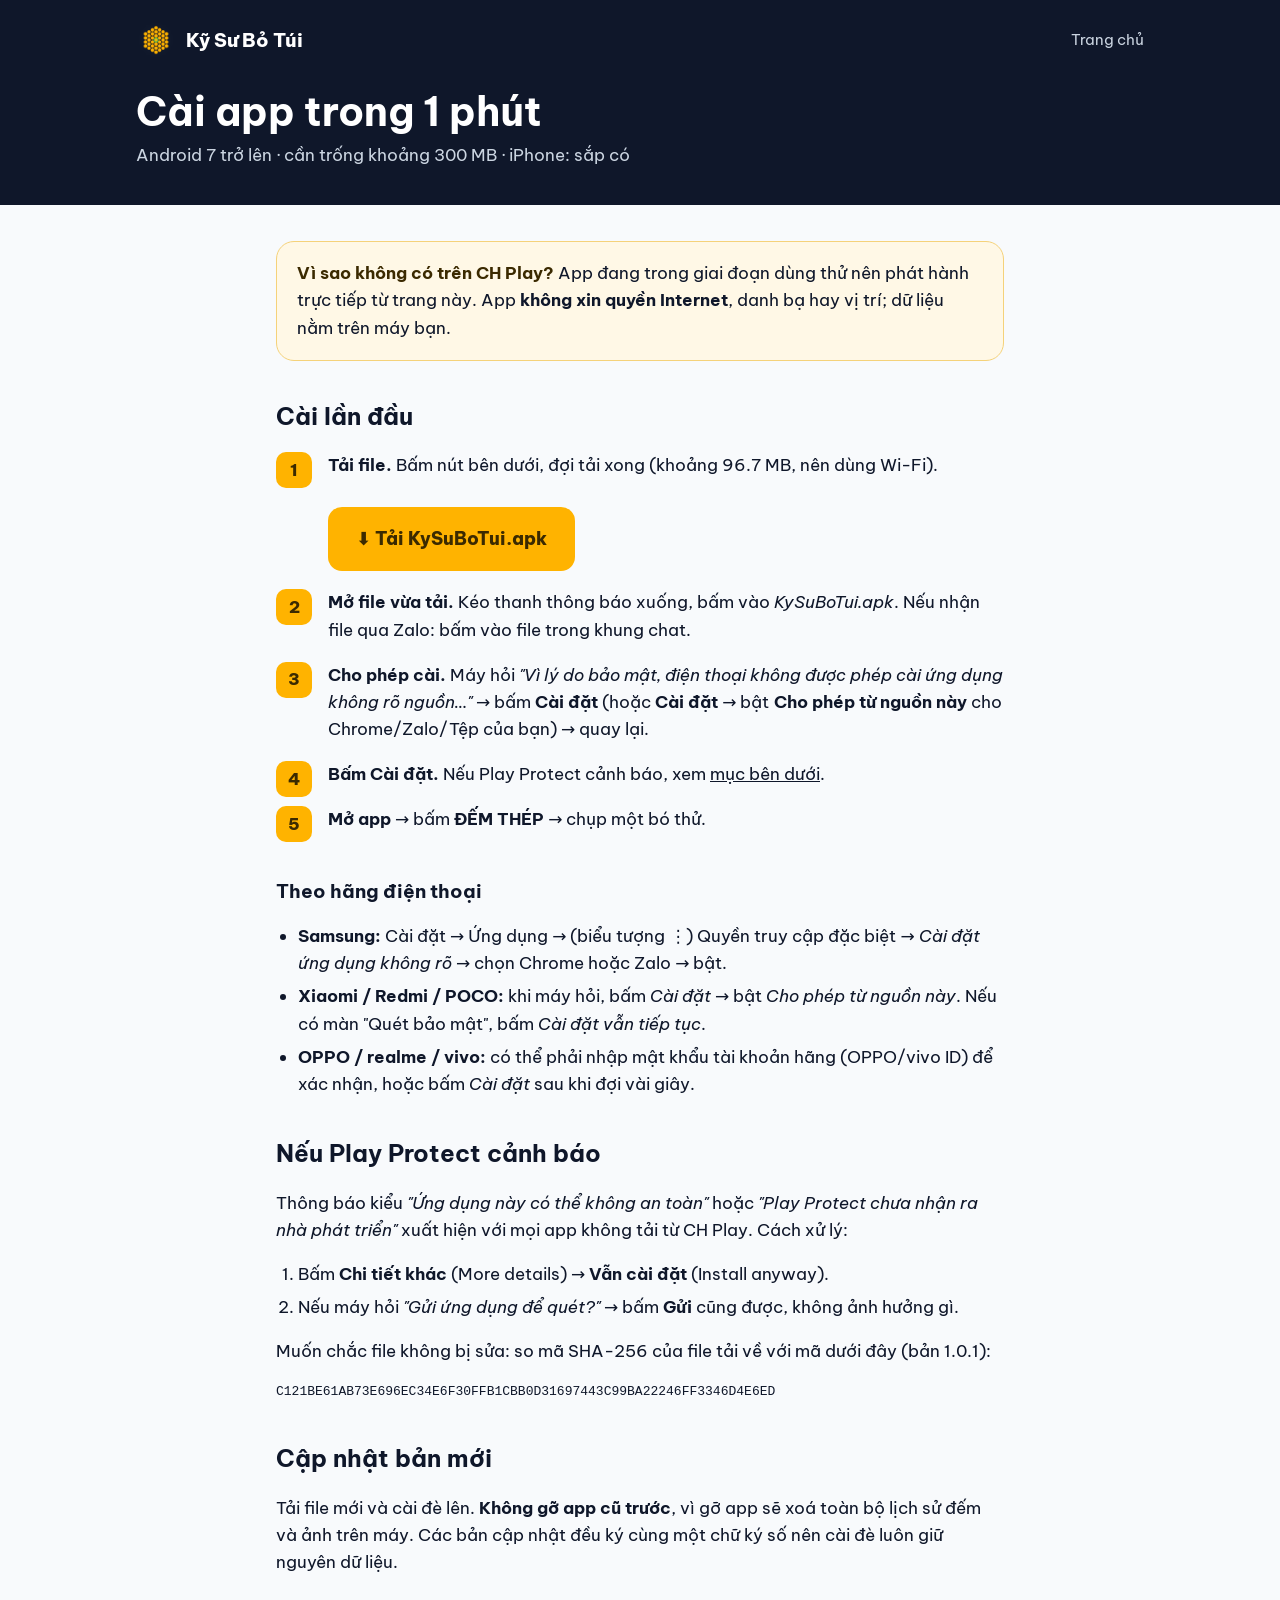
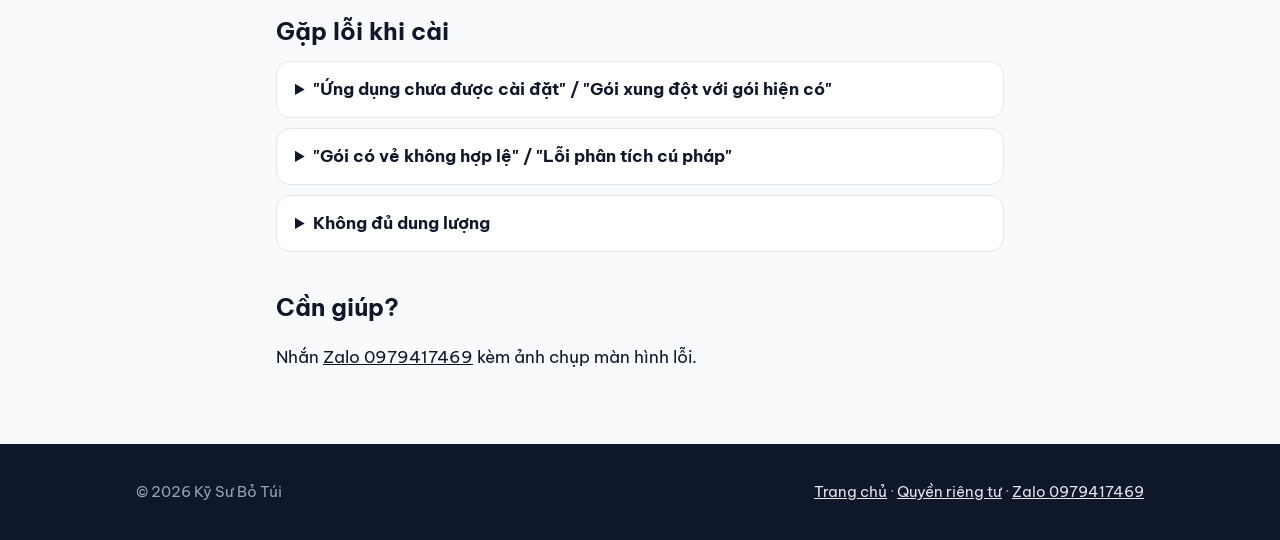
==== cai-dat.html @ f9f06bba "Trang web Ky Su Bo Tui" ====
<!doctype html>
<html lang="vi">
<head>
  <meta charset="utf-8">
  <meta name="viewport" content="width=device-width, initial-scale=1">
  <title>Cách cài Kỹ Sư Bỏ Túi</title>
  <meta name="description" content="Hướng dẫn cài app Kỹ Sư Bỏ Túi trên điện thoại Android trong 1 phút, xử lý cảnh báo Play Protect và cập nhật bản mới không mất dữ liệu.">
  <link rel="icon" href="img/favicon.png">
  <link rel="preconnect" href="https://fonts.googleapis.com">
  <link rel="preconnect" href="https://fonts.gstatic.com" crossorigin>
  <link href="https://fonts.googleapis.com/css2?family=Be+Vietnam+Pro:wght@400;600;700;800&display=swap" rel="stylesheet">
  <link rel="stylesheet" href="site.css">
  <script src="site.js" defer></script>
</head>
<body>
<header class="page-head">
  <div class="wrap">
    <nav class="nav">
      <a class="brand" href="./"><img src="img/icon-192.png" alt="">Kỹ Sư Bỏ Túi</a>
      <a class="small" href="./">Trang chủ</a>
    </nav>
    <h1>Cài app trong 1 phút</h1>
    <p>Android 7 trở lên · cần trống khoảng 300 MB · iPhone: sắp có</p>
  </div>
</header>

<article>
  <div class="wrap">
    <div class="note"><strong>Vì sao không có trên CH Play?</strong> App đang trong giai đoạn dùng thử nên phát hành trực tiếp từ trang này. App <b>không xin quyền Internet</b>, danh bạ hay vị trí; dữ liệu nằm trên máy bạn.</div>

    <h2>Cài lần đầu</h2>
    <ol class="steps">
      <li><b>Tải file.</b> Bấm nút bên dưới, đợi tải xong (khoảng <span data-text="apkSizeMb"></span> MB, nên dùng Wi-Fi).<br><br><a class="btn btn-primary" data-apk>⬇ Tải KySuBoTui.apk</a></li>
      <li><b>Mở file vừa tải.</b> Kéo thanh thông báo xuống, bấm vào <i>KySuBoTui.apk</i>. Nếu nhận file qua Zalo: bấm vào file trong khung chat.</li>
      <li><b>Cho phép cài.</b> Máy hỏi <i>"Vì lý do bảo mật, điện thoại không được phép cài ứng dụng không rõ nguồn…"</i> → bấm <b>Cài đặt</b> (hoặc <b>Cài đặt</b> → bật <b>Cho phép từ nguồn này</b> cho Chrome/Zalo/Tệp của bạn) → quay lại.</li>
      <li><b>Bấm Cài đặt.</b> Nếu Play Protect cảnh báo, xem <a href="#play-protect">mục bên dưới</a>.</li>
      <li><b>Mở app</b> → bấm <b>ĐẾM THÉP</b> → chụp một bó thử.</li>
    </ol>

    <h3>Theo hãng điện thoại</h3>
    <ul>
      <li><b>Samsung:</b> Cài đặt → Ứng dụng → (biểu tượng ⋮) Quyền truy cập đặc biệt → <i>Cài đặt ứng dụng không rõ</i> → chọn Chrome hoặc Zalo → bật.</li>
      <li><b>Xiaomi / Redmi / POCO:</b> khi máy hỏi, bấm <i>Cài đặt</i> → bật <i>Cho phép từ nguồn này</i>. Nếu có màn "Quét bảo mật", bấm <i>Cài đặt vẫn tiếp tục</i>.</li>
      <li><b>OPPO / realme / vivo:</b> có thể phải nhập mật khẩu tài khoản hãng (OPPO/vivo ID) để xác nhận, hoặc bấm <i>Cài đặt</i> sau khi đợi vài giây.</li>
    </ul>

    <h2 id="play-protect">Nếu Play Protect cảnh báo</h2>
    <p>Thông báo kiểu <i>"Ứng dụng này có thể không an toàn"</i> hoặc <i>"Play Protect chưa nhận ra nhà phát triển"</i> xuất hiện với mọi app không tải từ CH Play. Cách xử lý:</p>
    <ol>
      <li>Bấm <b>Chi tiết khác</b> (More details) → <b>Vẫn cài đặt</b> (Install anyway).</li>
      <li>Nếu máy hỏi <i>"Gửi ứng dụng để quét?"</i> → bấm <b>Gửi</b> cũng được, không ảnh hưởng gì.</li>
    </ol>
    <p>Muốn chắc file không bị sửa: so mã SHA-256 của file tải về với mã dưới đây (bản <span data-text="version"></span>):</p>
    <p class="mono" data-text="apkSha256"></p>

    <h2>Cập nhật bản mới</h2>
    <p>Tải file mới và cài đè lên. <b>Không gỡ app cũ trước</b>, vì gỡ app sẽ xoá toàn bộ lịch sử đếm và ảnh trên máy. Các bản cập nhật đều ký cùng một chữ ký số nên cài đè luôn giữ nguyên dữ liệu.</p>

    <h2>Gặp lỗi khi cài</h2>
    <details><summary>"Ứng dụng chưa được cài đặt" / "Gói xung đột với gói hiện có"</summary><p>Máy đang có một bản thử nghiệm cũ, ký bằng chữ ký khác. Nhắn Zalo để được hướng dẫn giữ lại dữ liệu trước khi gỡ bản cũ.</p></details>
    <details><summary>"Gói có vẻ không hợp lệ" / "Lỗi phân tích cú pháp"</summary><p>File tải chưa xong hoặc bị lỗi. Xoá file, tải lại bằng Wi-Fi. Máy đời cũ (trước 2017) thì tải <a data-apk-old>bản cho máy cũ</a>.</p></details>
    <details><summary>Không đủ dung lượng</summary><p>App cần khoảng 300 MB trống lúc cài (sau khi cài chiếm khoảng 150 MB). Xoá bớt video/ảnh cũ rồi thử lại.</p></details>

    <h2>Cần giúp?</h2>
    <p>Nhắn <a data-zalo></a> kèm ảnh chụp màn hình lỗi.</p>
  </div>
</article>

<footer>
  <div class="wrap cols">
    <div>© <span data-year></span> Kỹ Sư Bỏ Túi</div>
    <div><a href="./">Trang chủ</a> · <a href="chinh-sach-quyen-rieng-tu.html">Quyền riêng tư</a> · <a data-zalo></a></div>
  </div>
</footer>
</body>
</html>
---- site.css ----
:root {
  --ink: #0f172a;
  --ink-2: #1e293b;
  --muted: #475569;
  --line: #e2e8f0;
  --bg: #f8fafc;
  --card: #ffffff;
  --amber: #ffb300;
  --amber-ink: #3b2a00;
  --green: #10b981;
  --radius: 18px;
}

* { box-sizing: border-box; }
html { -webkit-text-size-adjust: 100%; }
body {
  margin: 0;
  font-family: "Be Vietnam Pro", system-ui, -apple-system, "Segoe UI", Roboto, sans-serif;
  color: var(--ink);
  background: var(--bg);
  line-height: 1.6;
  font-size: 17px;
}
img { max-width: 100%; height: auto; display: block; }
a { color: inherit; }
.wrap { max-width: 1040px; margin: 0 auto; padding: 0 16px; }

/* Header + hero */
.hero { background: var(--ink); color: #fff; padding: 20px 0 56px; }
.nav { display: flex; align-items: center; justify-content: space-between; gap: 12px; }
.brand { display: flex; align-items: center; gap: 10px; font-weight: 800; font-size: 19px; text-decoration: none; }
.brand img { width: 40px; height: 40px; border-radius: 10px; }
.nav a.small { color: #cbd5e1; font-size: 15px; text-decoration: none; }
.hero-grid { display: grid; grid-template-columns: 1.2fr 0.8fr; gap: 40px; align-items: center; margin-top: 40px; }
.hero h1 { font-size: clamp(34px, 6vw, 54px); line-height: 1.1; margin: 0 0 16px; letter-spacing: -0.02em; }
.hero h1 em { color: var(--amber); font-style: normal; }
.hero p.lead { color: #cbd5e1; font-size: 19px; margin: 0 0 28px; }
.hero-shot { justify-self: center; width: min(300px, 80vw); border-radius: 28px; overflow: hidden;
  border: 6px solid #1f2937; box-shadow: 0 30px 60px rgba(0,0,0,.45); }

.btn { display: inline-flex; align-items: center; justify-content: center; gap: 10px;
  padding: 16px 26px; border-radius: 14px; font-weight: 800; font-size: 18px; text-decoration: none;
  border: 2px solid transparent; cursor: pointer; }
.btn-primary { background: var(--amber); color: var(--amber-ink); }
.btn-primary:hover { filter: brightness(1.05); }
.btn-ghost { border-color: #334155; color: #e2e8f0; }
.btn-dark { background: var(--ink); color: #fff; }
.cta-row { display: flex; flex-wrap: wrap; gap: 12px; align-items: center; }
.cta-meta { color: #94a3b8; font-size: 14px; margin-top: 12px; }
.chips { display: flex; flex-wrap: wrap; gap: 8px; margin-top: 22px; padding: 0; list-style: none; }
.chips li { background: #1e293b; color: #e2e8f0; border-radius: 999px; padding: 6px 14px; font-size: 14px; font-weight: 600; }

/* Sections */
section { padding: 56px 0; }
section h2 { font-size: clamp(26px, 4vw, 34px); line-height: 1.2; margin: 0 0 8px; letter-spacing: -0.01em; }
section .sub { color: var(--muted); margin: 0 0 28px; max-width: 680px; }
.grid-3 { display: grid; grid-template-columns: repeat(3, 1fr); gap: 16px; }
.grid-2 { display: grid; grid-template-columns: repeat(2, 1fr); gap: 16px; }
.card { background: var(--card); border: 1px solid var(--line); border-radius: var(--radius); padding: 22px; }
.card h3 { margin: 8px 0 6px; font-size: 19px; }
.card p { margin: 0; color: var(--muted); }
.step-no { width: 40px; height: 40px; border-radius: 12px; background: #fff4d6; color: var(--amber-ink);
  display: grid; place-items: center; font-weight: 800; }
.shots { display: grid; grid-template-columns: repeat(3, 1fr); gap: 18px; }
.shots figure { margin: 0; }
.shots img { border-radius: 22px; border: 1px solid var(--line); }
.shots figcaption { text-align: center; color: var(--muted); font-size: 15px; margin-top: 8px; }
.video { position: relative; aspect-ratio: 9 / 16; max-width: 340px; border-radius: 22px; overflow: hidden; background: #000; }
.video iframe { position: absolute; inset: 0; width: 100%; height: 100%; border: 0; }
.alt { background: #fff; border-top: 1px solid var(--line); border-bottom: 1px solid var(--line); }
.note { background: #fff8e6; border: 1px solid #f5d27a; border-radius: var(--radius); padding: 18px 20px; }
.note strong { color: var(--amber-ink); }
.checklist { list-style: none; padding: 0; margin: 0; display: grid; gap: 10px; }
.checklist li { padding-left: 32px; position: relative; }
.checklist li::before { content: "✓"; position: absolute; left: 0; top: 0; width: 22px; height: 22px; border-radius: 6px;
  background: #d1fae5; color: #047857; font-weight: 800; display: grid; place-items: center; font-size: 14px; }
code, .mono { font-family: ui-monospace, "Cascadia Mono", Consolas, monospace; font-size: 13px; word-break: break-all; }
details { background: #fff; border: 1px solid var(--line); border-radius: 14px; padding: 14px 18px; }
details + details { margin-top: 10px; }
summary { font-weight: 700; cursor: pointer; }
details p { color: var(--muted); margin: 10px 0 0; }

/* Article pages */
.page-head { background: var(--ink); color: #fff; padding: 20px 0 36px; }
.page-head h1 { margin: 28px 0 6px; font-size: clamp(28px, 5vw, 40px); line-height: 1.2; }
.page-head p { color: #cbd5e1; margin: 0; }
article { padding: 36px 0 56px; }
article .wrap { max-width: 760px; }
article h2 { font-size: 24px; margin: 36px 0 10px; }
article h3 { font-size: 19px; margin: 24px 0 8px; }
article ol, article ul { padding-left: 22px; }
article li { margin: 6px 0; }
.steps { counter-reset: s; list-style: none; padding: 0; }
.steps > li { counter-increment: s; position: relative; padding: 0 0 18px 52px; margin: 0; }
.steps > li::before { content: counter(s); position: absolute; left: 0; top: 0; width: 36px; height: 36px; border-radius: 10px;
  background: var(--amber); color: var(--amber-ink); font-weight: 800; display: grid; place-items: center; }

footer { background: var(--ink); color: #94a3b8; padding: 36px 0; font-size: 15px; }
footer .cols { display: flex; flex-wrap: wrap; justify-content: space-between; gap: 18px; }
footer a { color: #e2e8f0; }

@media (max-width: 820px) {
  .hero-grid { grid-template-columns: 1fr; gap: 28px; }
  .grid-3, .grid-2, .shots { grid-template-columns: 1fr; }
  .shots { grid-template-columns: repeat(3, 70%); overflow-x: auto; scroll-snap-type: x mandatory; padding-bottom: 6px; }
  .shots figure { scroll-snap-align: start; }
  section { padding: 44px 0; }
  .btn { width: 100%; }
}
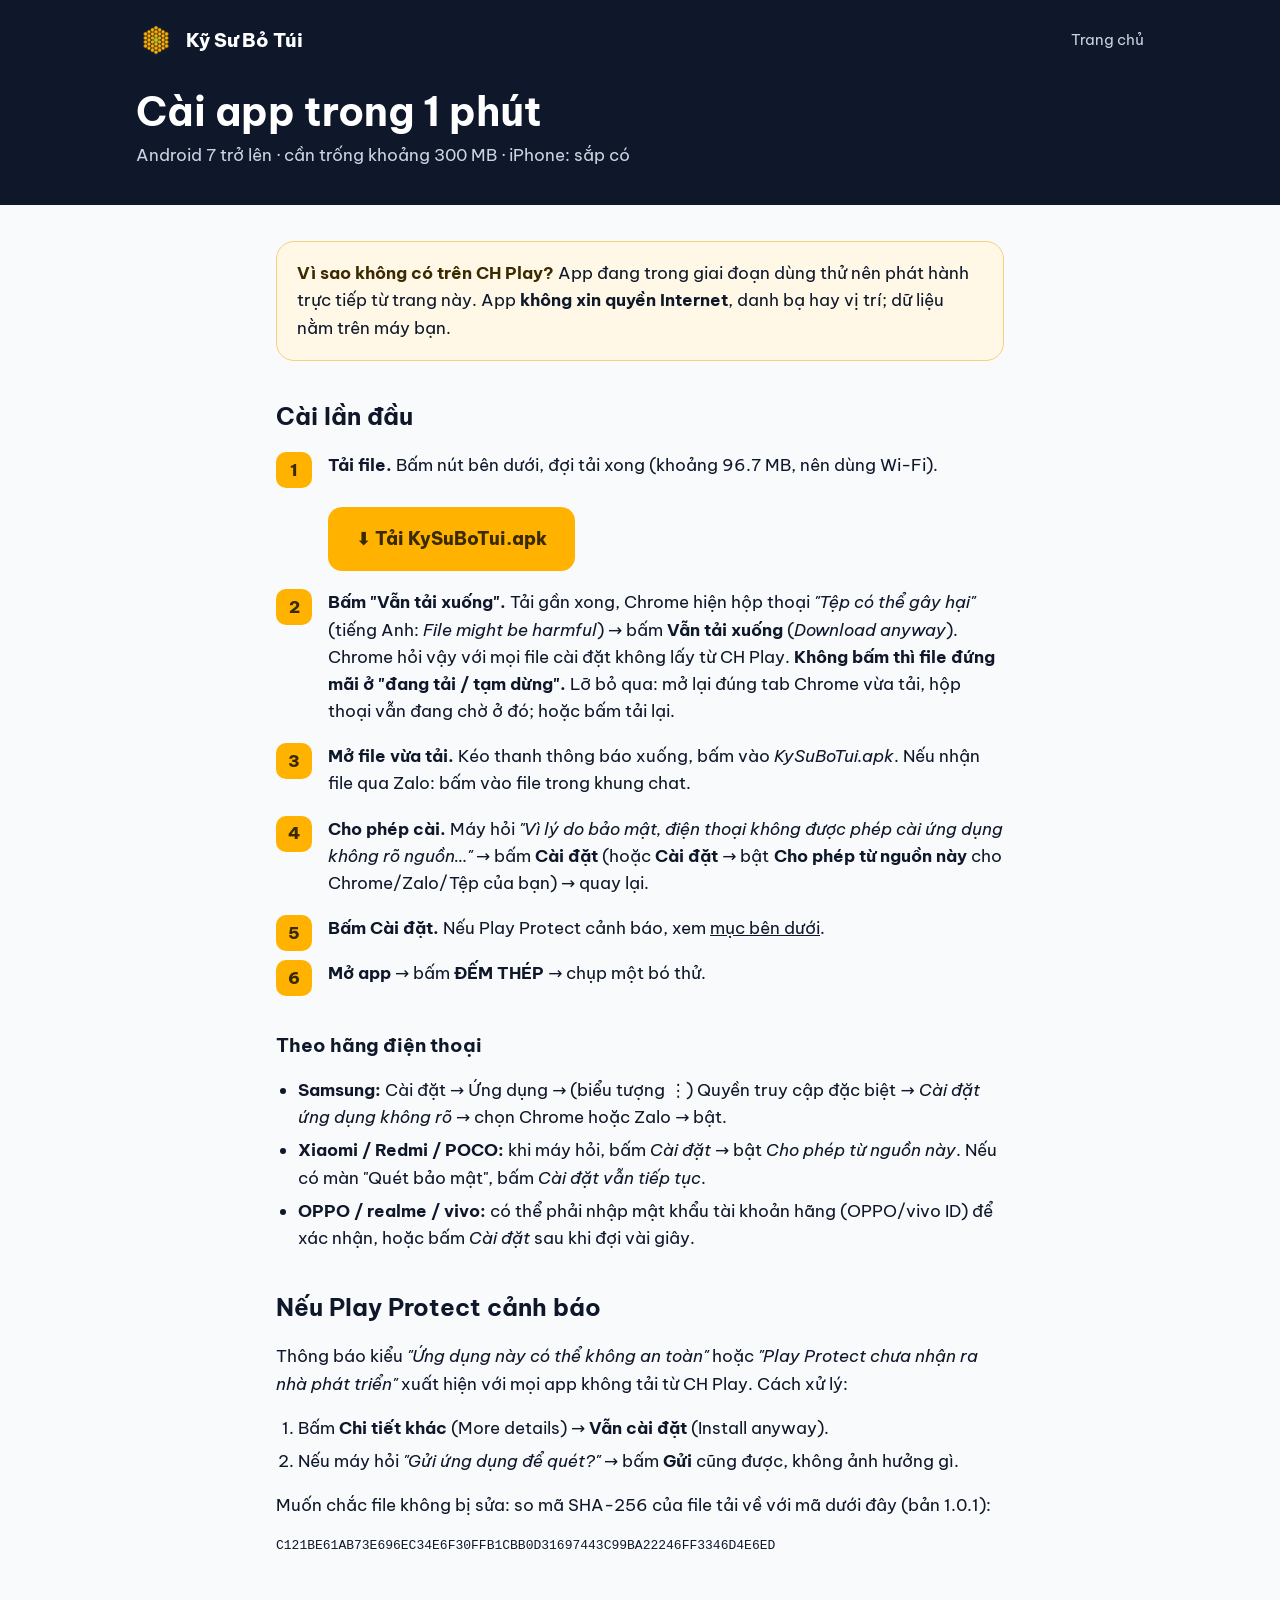
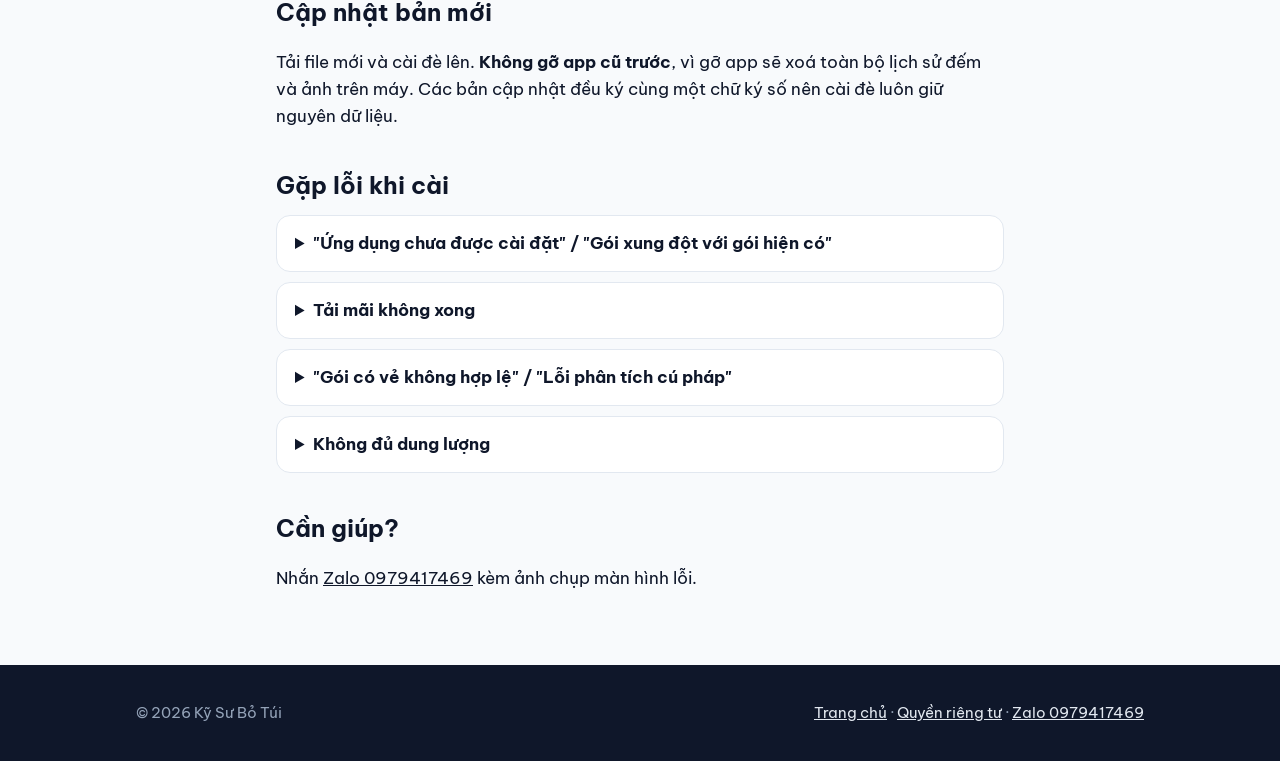
==== commit 48a69d0c: "Huong dan bam 'Van tai xuong' khi Chrome canh bao file APK" ====
--- a/cai-dat.html
+++ b/cai-dat.html
@@ -31,6 +31,7 @@
     <h2>Cài lần đầu</h2>
     <ol class="steps">
       <li><b>Tải file.</b> Bấm nút bên dưới, đợi tải xong (khoảng <span data-text="apkSizeMb"></span> MB, nên dùng Wi-Fi).<br><br><a class="btn btn-primary" data-apk>⬇ Tải KySuBoTui.apk</a></li>
+      <li><b>Bấm "Vẫn tải xuống".</b> Tải gần xong, Chrome hiện hộp thoại <i>"Tệp có thể gây hại"</i> (tiếng Anh: <i>File might be harmful</i>) → bấm <b>Vẫn tải xuống</b> (<i>Download anyway</i>). Chrome hỏi vậy với mọi file cài đặt không lấy từ CH Play. <b>Không bấm thì file đứng mãi ở "đang tải / tạm dừng".</b> Lỡ bỏ qua: mở lại đúng tab Chrome vừa tải, hộp thoại vẫn đang chờ ở đó; hoặc bấm tải lại.</li>
       <li><b>Mở file vừa tải.</b> Kéo thanh thông báo xuống, bấm vào <i>KySuBoTui.apk</i>. Nếu nhận file qua Zalo: bấm vào file trong khung chat.</li>
       <li><b>Cho phép cài.</b> Máy hỏi <i>"Vì lý do bảo mật, điện thoại không được phép cài ứng dụng không rõ nguồn…"</i> → bấm <b>Cài đặt</b> (hoặc <b>Cài đặt</b> → bật <b>Cho phép từ nguồn này</b> cho Chrome/Zalo/Tệp của bạn) → quay lại.</li>
       <li><b>Bấm Cài đặt.</b> Nếu Play Protect cảnh báo, xem <a href="#play-protect">mục bên dưới</a>.</li>
@@ -58,6 +59,7 @@
 
     <h2>Gặp lỗi khi cài</h2>
     <details><summary>"Ứng dụng chưa được cài đặt" / "Gói xung đột với gói hiện có"</summary><p>Máy đang có một bản thử nghiệm cũ, ký bằng chữ ký khác. Nhắn Zalo để được hướng dẫn giữ lại dữ liệu trước khi gỡ bản cũ.</p></details>
+    <details><summary>Tải mãi không xong</summary><p>Gần như luôn là do chưa bấm <b>Vẫn tải xuống</b> ở hộp thoại của Chrome (xem bước 2). Mở lại đúng tab Chrome đã bấm tải — hộp thoại vẫn đang chờ ở đó. Không thấy thì vào Chrome → ⋮ → <b>Tệp đã tải xuống</b>, xoá lượt tải dở rồi bấm tải lại.</p></details>
     <details><summary>"Gói có vẻ không hợp lệ" / "Lỗi phân tích cú pháp"</summary><p>File tải chưa xong hoặc bị lỗi. Xoá file, tải lại bằng Wi-Fi. Máy đời cũ (trước 2017) thì tải <a data-apk-old>bản cho máy cũ</a>.</p></details>
     <details><summary>Không đủ dung lượng</summary><p>App cần khoảng 300 MB trống lúc cài (sau khi cài chiếm khoảng 150 MB). Xoá bớt video/ảnh cũ rồi thử lại.</p></details>
 
--- a/site.css
+++ b/site.css
@@ -107,3 +107,5 @@
   section { padding: 44px 0; }
   .btn { width: 100%; }
 }
+.dl-hint { margin-top: 14px; padding: 10px 14px; border-radius: 12px; background: #1e293b; color: #e2e8f0; font-size: 14px; line-height: 1.5; }
+.dl-hint b { color: #ffb300; }
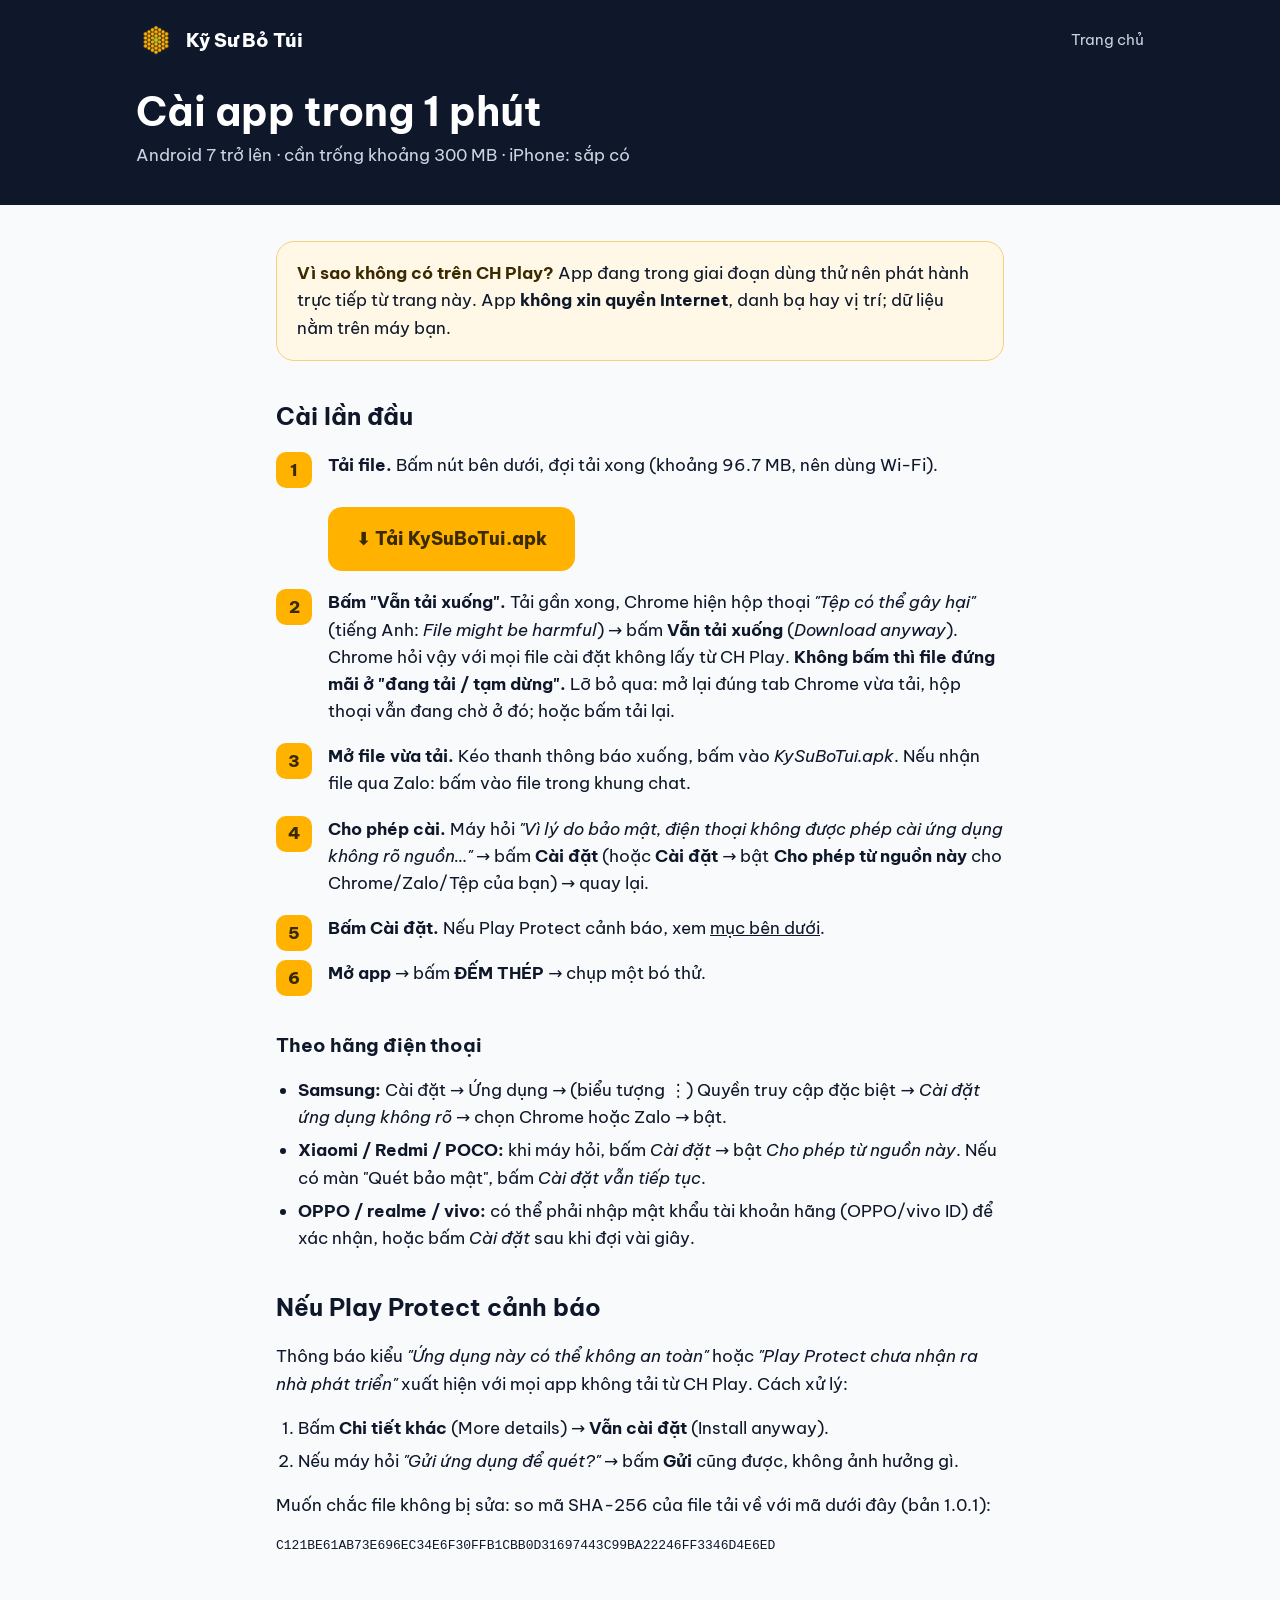
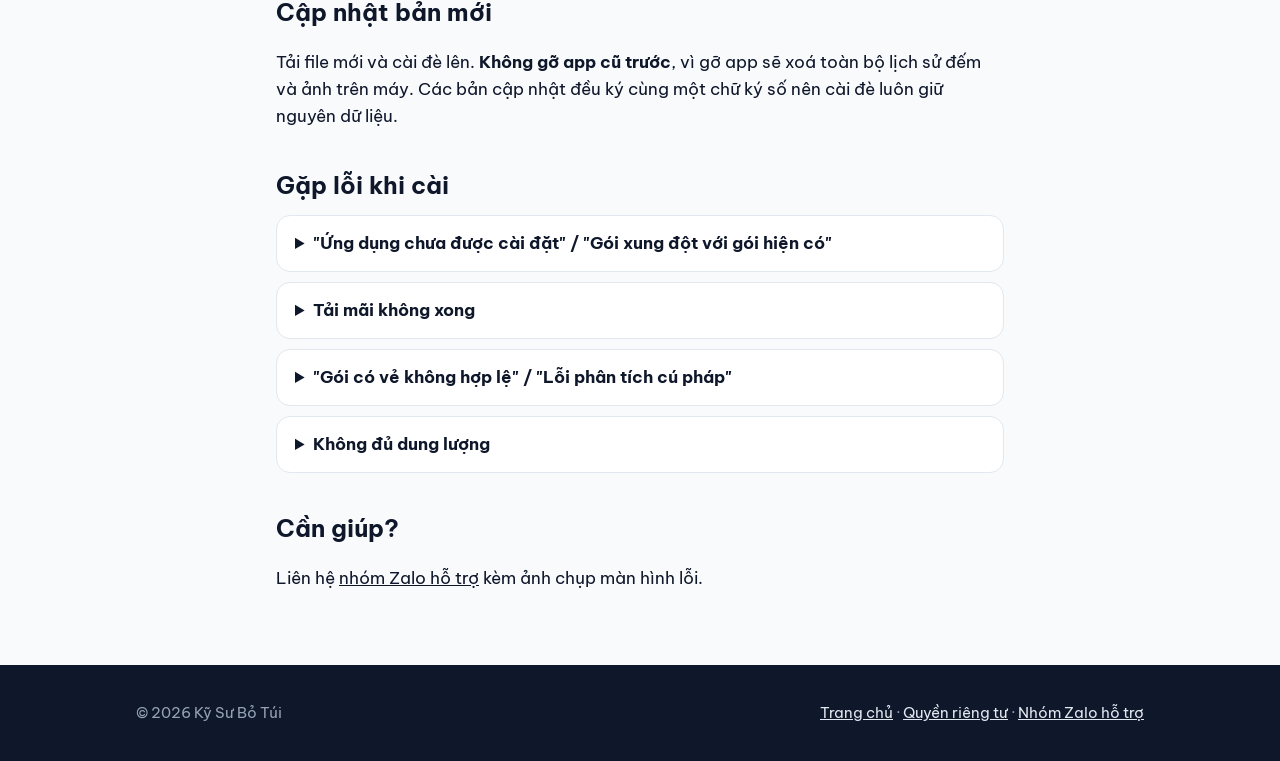
==== commit 9498536e: "Lien he qua nhom Zalo, go so dien thoai ca nhan Co-Authored-By: Claude Opus 5.5 <noreply@anthropic.c" ====
--- a/cai-dat.html
+++ b/cai-dat.html
@@ -58,20 +58,20 @@
     <p>Tải file mới và cài đè lên. <b>Không gỡ app cũ trước</b>, vì gỡ app sẽ xoá toàn bộ lịch sử đếm và ảnh trên máy. Các bản cập nhật đều ký cùng một chữ ký số nên cài đè luôn giữ nguyên dữ liệu.</p>
 
     <h2>Gặp lỗi khi cài</h2>
-    <details><summary>"Ứng dụng chưa được cài đặt" / "Gói xung đột với gói hiện có"</summary><p>Máy đang có một bản thử nghiệm cũ, ký bằng chữ ký khác. Nhắn Zalo để được hướng dẫn giữ lại dữ liệu trước khi gỡ bản cũ.</p></details>
+    <details><summary>"Ứng dụng chưa được cài đặt" / "Gói xung đột với gói hiện có"</summary><p>Máy đang có một bản thử nghiệm cũ, ký bằng chữ ký khác. Liên hệ <a data-zalo></a> để được hướng dẫn giữ lại dữ liệu trước khi gỡ bản cũ.</p></details>
     <details><summary>Tải mãi không xong</summary><p>Gần như luôn là do chưa bấm <b>Vẫn tải xuống</b> ở hộp thoại của Chrome (xem bước 2). Mở lại đúng tab Chrome đã bấm tải — hộp thoại vẫn đang chờ ở đó. Không thấy thì vào Chrome → ⋮ → <b>Tệp đã tải xuống</b>, xoá lượt tải dở rồi bấm tải lại.</p></details>
     <details><summary>"Gói có vẻ không hợp lệ" / "Lỗi phân tích cú pháp"</summary><p>File tải chưa xong hoặc bị lỗi. Xoá file, tải lại bằng Wi-Fi. Máy đời cũ (trước 2017) thì tải <a data-apk-old>bản cho máy cũ</a>.</p></details>
     <details><summary>Không đủ dung lượng</summary><p>App cần khoảng 300 MB trống lúc cài (sau khi cài chiếm khoảng 150 MB). Xoá bớt video/ảnh cũ rồi thử lại.</p></details>
 
     <h2>Cần giúp?</h2>
-    <p>Nhắn <a data-zalo></a> kèm ảnh chụp màn hình lỗi.</p>
+    <p>Liên hệ <a data-zalo></a> kèm ảnh chụp màn hình lỗi.</p>
   </div>
 </article>
 
 <footer>
   <div class="wrap cols">
     <div>© <span data-year></span> Kỹ Sư Bỏ Túi</div>
-    <div><a href="./">Trang chủ</a> · <a href="chinh-sach-quyen-rieng-tu.html">Quyền riêng tư</a> · <a data-zalo></a></div>
+    <div><a href="./">Trang chủ</a> · <a href="chinh-sach-quyen-rieng-tu.html">Quyền riêng tư</a> · <a data-zalo="title"></a></div>
   </div>
 </footer>
 </body>
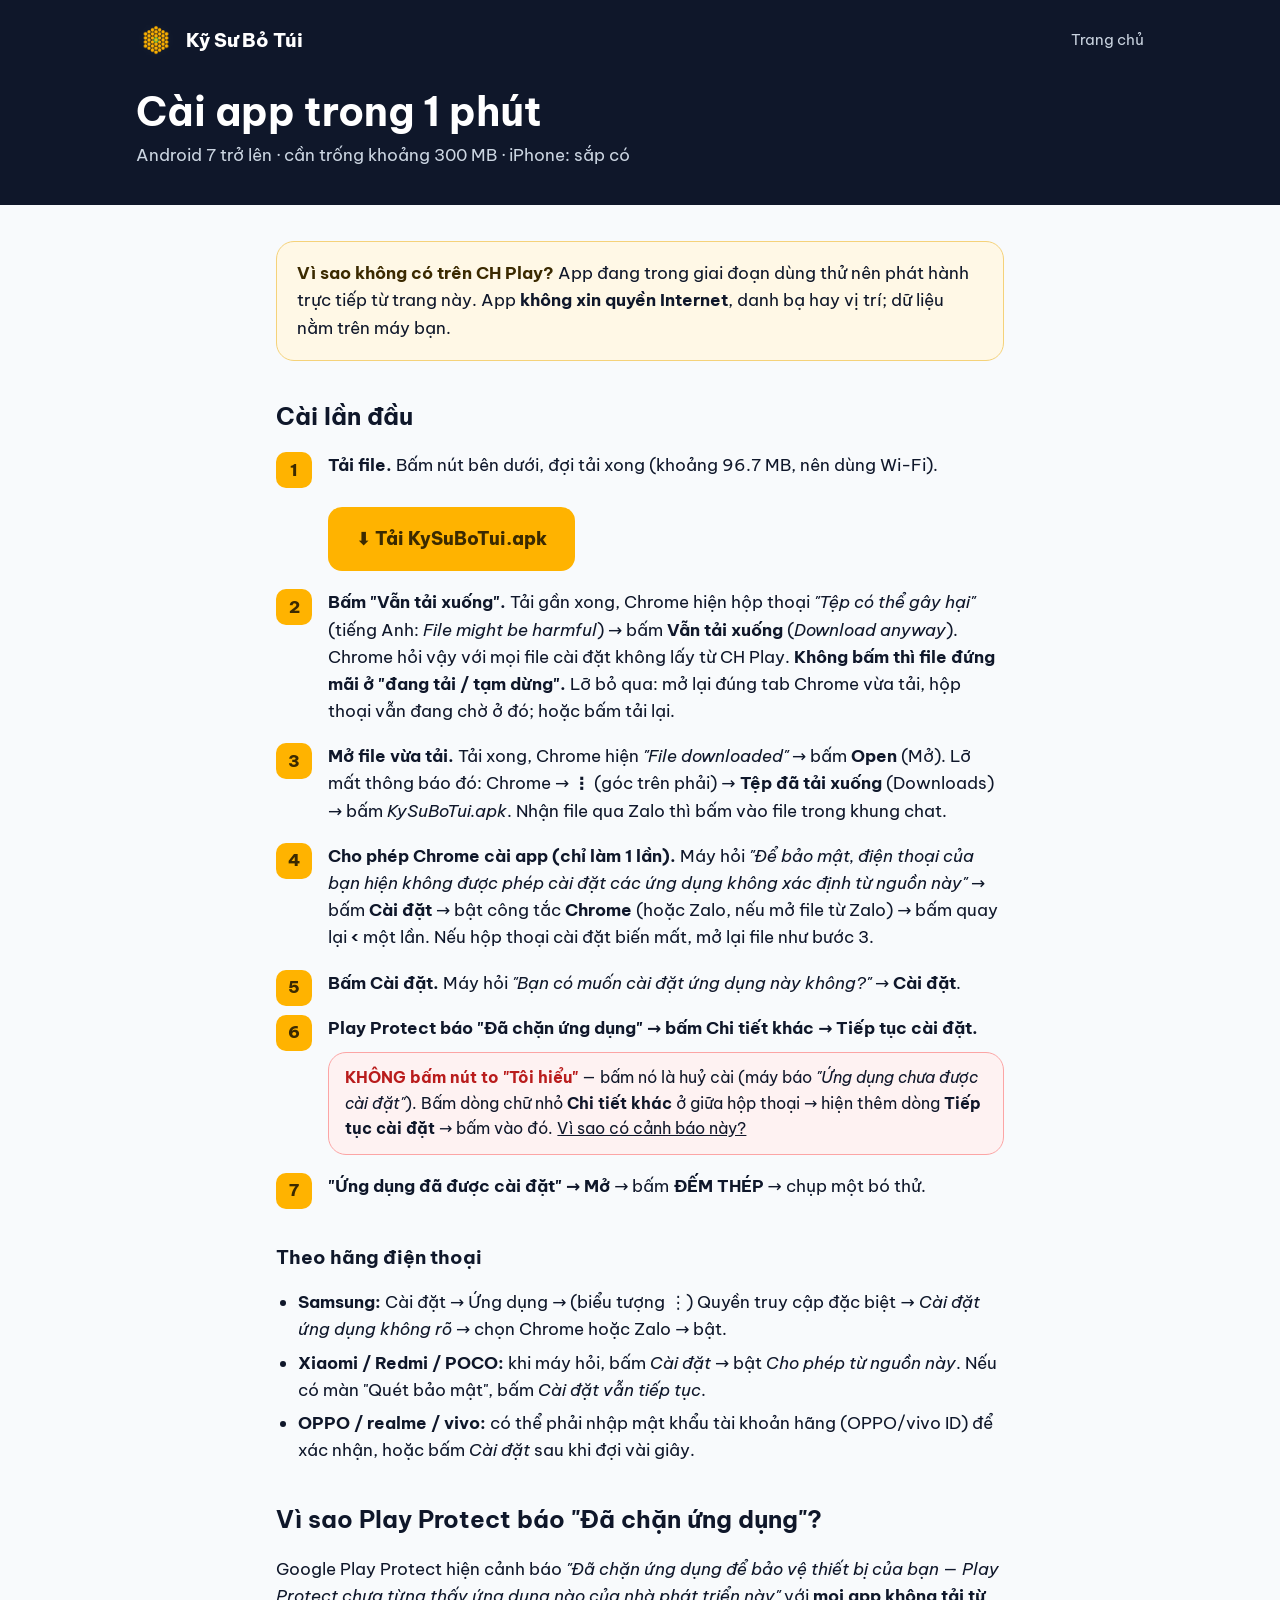
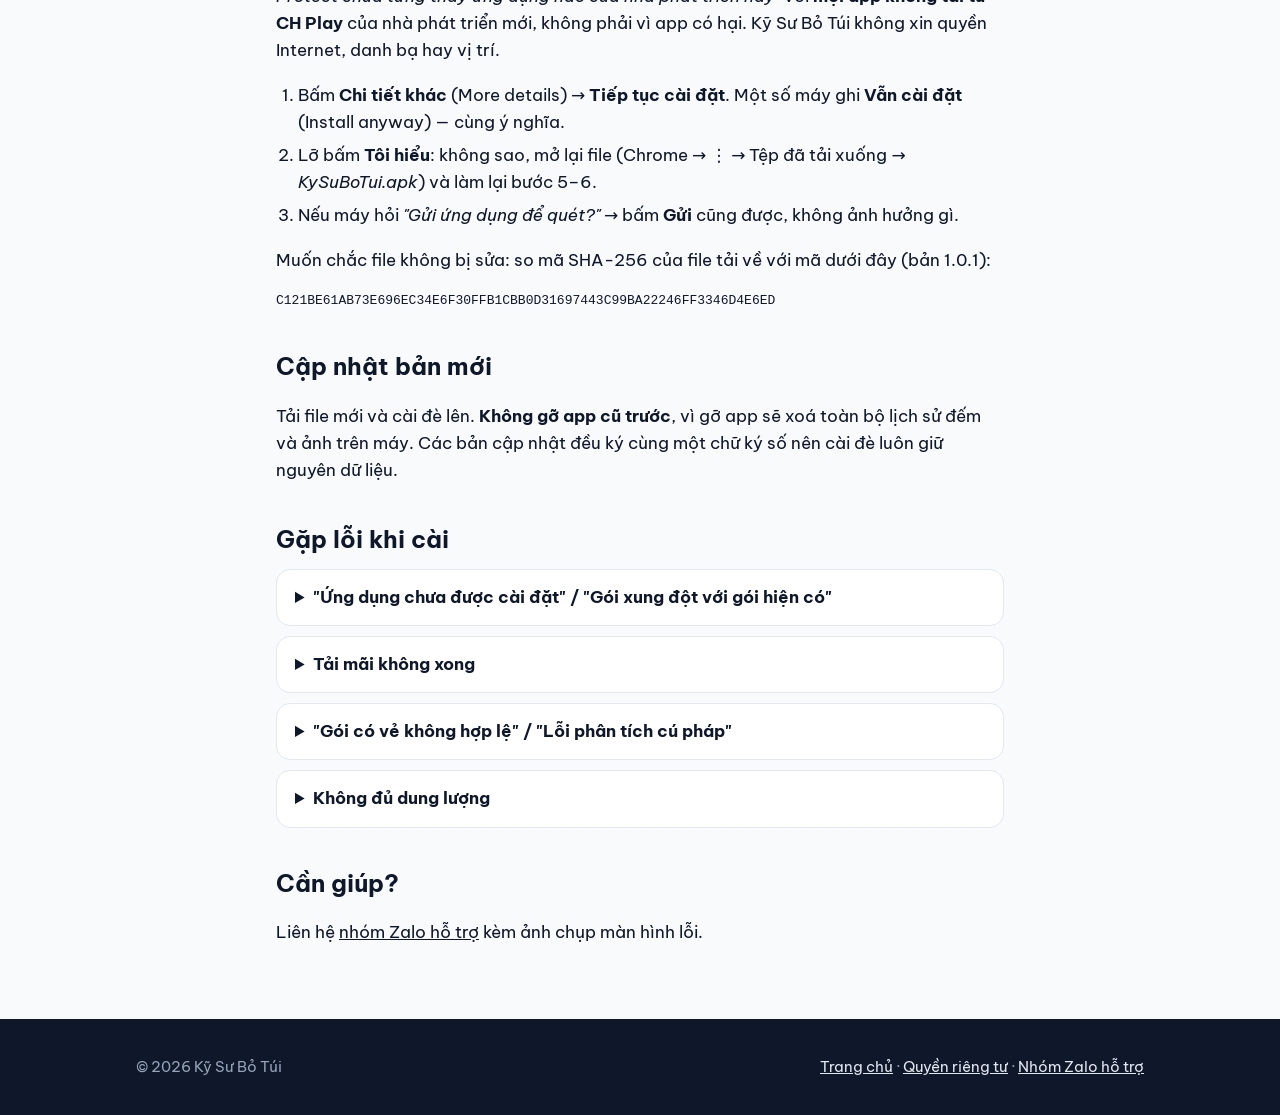
==== commit 43332518: "Huong dan cai: Play Protect "Da chan ung dung" -> Chi tiet khac -> Tiep tuc cai dat Co-Authored-By: " ====
--- a/cai-dat.html
+++ b/cai-dat.html
@@ -32,10 +32,12 @@
     <ol class="steps">
       <li><b>Tải file.</b> Bấm nút bên dưới, đợi tải xong (khoảng <span data-text="apkSizeMb"></span> MB, nên dùng Wi-Fi).<br><br><a class="btn btn-primary" data-apk>⬇ Tải KySuBoTui.apk</a></li>
       <li><b>Bấm "Vẫn tải xuống".</b> Tải gần xong, Chrome hiện hộp thoại <i>"Tệp có thể gây hại"</i> (tiếng Anh: <i>File might be harmful</i>) → bấm <b>Vẫn tải xuống</b> (<i>Download anyway</i>). Chrome hỏi vậy với mọi file cài đặt không lấy từ CH Play. <b>Không bấm thì file đứng mãi ở "đang tải / tạm dừng".</b> Lỡ bỏ qua: mở lại đúng tab Chrome vừa tải, hộp thoại vẫn đang chờ ở đó; hoặc bấm tải lại.</li>
-      <li><b>Mở file vừa tải.</b> Kéo thanh thông báo xuống, bấm vào <i>KySuBoTui.apk</i>. Nếu nhận file qua Zalo: bấm vào file trong khung chat.</li>
-      <li><b>Cho phép cài.</b> Máy hỏi <i>"Vì lý do bảo mật, điện thoại không được phép cài ứng dụng không rõ nguồn…"</i> → bấm <b>Cài đặt</b> (hoặc <b>Cài đặt</b> → bật <b>Cho phép từ nguồn này</b> cho Chrome/Zalo/Tệp của bạn) → quay lại.</li>
-      <li><b>Bấm Cài đặt.</b> Nếu Play Protect cảnh báo, xem <a href="#play-protect">mục bên dưới</a>.</li>
-      <li><b>Mở app</b> → bấm <b>ĐẾM THÉP</b> → chụp một bó thử.</li>
+      <li><b>Mở file vừa tải.</b> Tải xong, Chrome hiện <i>"File downloaded"</i> → bấm <b>Open</b> (Mở). Lỡ mất thông báo đó: Chrome → <b>⋮</b> (góc trên phải) → <b>Tệp đã tải xuống</b> (Downloads) → bấm <i>KySuBoTui.apk</i>. Nhận file qua Zalo thì bấm vào file trong khung chat.</li>
+      <li><b>Cho phép Chrome cài app (chỉ làm 1 lần).</b> Máy hỏi <i>"Để bảo mật, điện thoại của bạn hiện không được phép cài đặt các ứng dụng không xác định từ nguồn này"</i> → bấm <b>Cài đặt</b> → bật công tắc <b>Chrome</b> (hoặc Zalo, nếu mở file từ Zalo) → bấm quay lại <b>‹</b> một lần. Nếu hộp thoại cài đặt biến mất, mở lại file như bước 3.</li>
+      <li><b>Bấm Cài đặt.</b> Máy hỏi <i>"Bạn có muốn cài đặt ứng dụng này không?"</i> → <b>Cài đặt</b>.</li>
+      <li><b>Play Protect báo "Đã chặn ứng dụng" → bấm Chi tiết khác → Tiếp tục cài đặt.</b>
+        <div class="note warn"><strong>KHÔNG bấm nút to "Tôi hiểu"</strong> — bấm nó là huỷ cài (máy báo <i>"Ứng dụng chưa được cài đặt"</i>). Bấm dòng chữ nhỏ <b>Chi tiết khác</b> ở giữa hộp thoại → hiện thêm dòng <b>Tiếp tục cài đặt</b> → bấm vào đó. <a href="#play-protect">Vì sao có cảnh báo này?</a></div></li>
+      <li><b>"Ứng dụng đã được cài đặt" → Mở</b> → bấm <b>ĐẾM THÉP</b> → chụp một bó thử.</li>
     </ol>
 
     <h3>Theo hãng điện thoại</h3>
@@ -45,10 +47,11 @@
       <li><b>OPPO / realme / vivo:</b> có thể phải nhập mật khẩu tài khoản hãng (OPPO/vivo ID) để xác nhận, hoặc bấm <i>Cài đặt</i> sau khi đợi vài giây.</li>
     </ul>
 
-    <h2 id="play-protect">Nếu Play Protect cảnh báo</h2>
-    <p>Thông báo kiểu <i>"Ứng dụng này có thể không an toàn"</i> hoặc <i>"Play Protect chưa nhận ra nhà phát triển"</i> xuất hiện với mọi app không tải từ CH Play. Cách xử lý:</p>
+    <h2 id="play-protect">Vì sao Play Protect báo "Đã chặn ứng dụng"?</h2>
+    <p>Google Play Protect hiện cảnh báo <i>"Đã chặn ứng dụng để bảo vệ thiết bị của bạn — Play Protect chưa từng thấy ứng dụng nào của nhà phát triển này"</i> với <b>mọi app không tải từ CH Play</b> của nhà phát triển mới, không phải vì app có hại. Kỹ Sư Bỏ Túi không xin quyền Internet, danh bạ hay vị trí.</p>
     <ol>
-      <li>Bấm <b>Chi tiết khác</b> (More details) → <b>Vẫn cài đặt</b> (Install anyway).</li>
+      <li>Bấm <b>Chi tiết khác</b> (More details) → <b>Tiếp tục cài đặt</b>. Một số máy ghi <b>Vẫn cài đặt</b> (Install anyway) — cùng ý nghĩa.</li>
+      <li>Lỡ bấm <b>Tôi hiểu</b>: không sao, mở lại file (Chrome → ⋮ → Tệp đã tải xuống → <i>KySuBoTui.apk</i>) và làm lại bước 5–6.</li>
       <li>Nếu máy hỏi <i>"Gửi ứng dụng để quét?"</i> → bấm <b>Gửi</b> cũng được, không ảnh hưởng gì.</li>
     </ol>
     <p>Muốn chắc file không bị sửa: so mã SHA-256 của file tải về với mã dưới đây (bản <span data-text="version"></span>):</p>
--- a/site.css
+++ b/site.css
@@ -70,6 +70,8 @@
 .alt { background: #fff; border-top: 1px solid var(--line); border-bottom: 1px solid var(--line); }
 .note { background: #fff8e6; border: 1px solid #f5d27a; border-radius: var(--radius); padding: 18px 20px; }
 .note strong { color: var(--amber-ink); }
+.note.warn { background: #fef2f2; border-color: #fca5a5; margin-top: 10px; padding: 12px 16px; font-size: 16px; }
+.note.warn strong { color: #b91c1c; }
 .checklist { list-style: none; padding: 0; margin: 0; display: grid; gap: 10px; }
 .checklist li { padding-left: 32px; position: relative; }
 .checklist li::before { content: "✓"; position: absolute; left: 0; top: 0; width: 22px; height: 22px; border-radius: 6px;
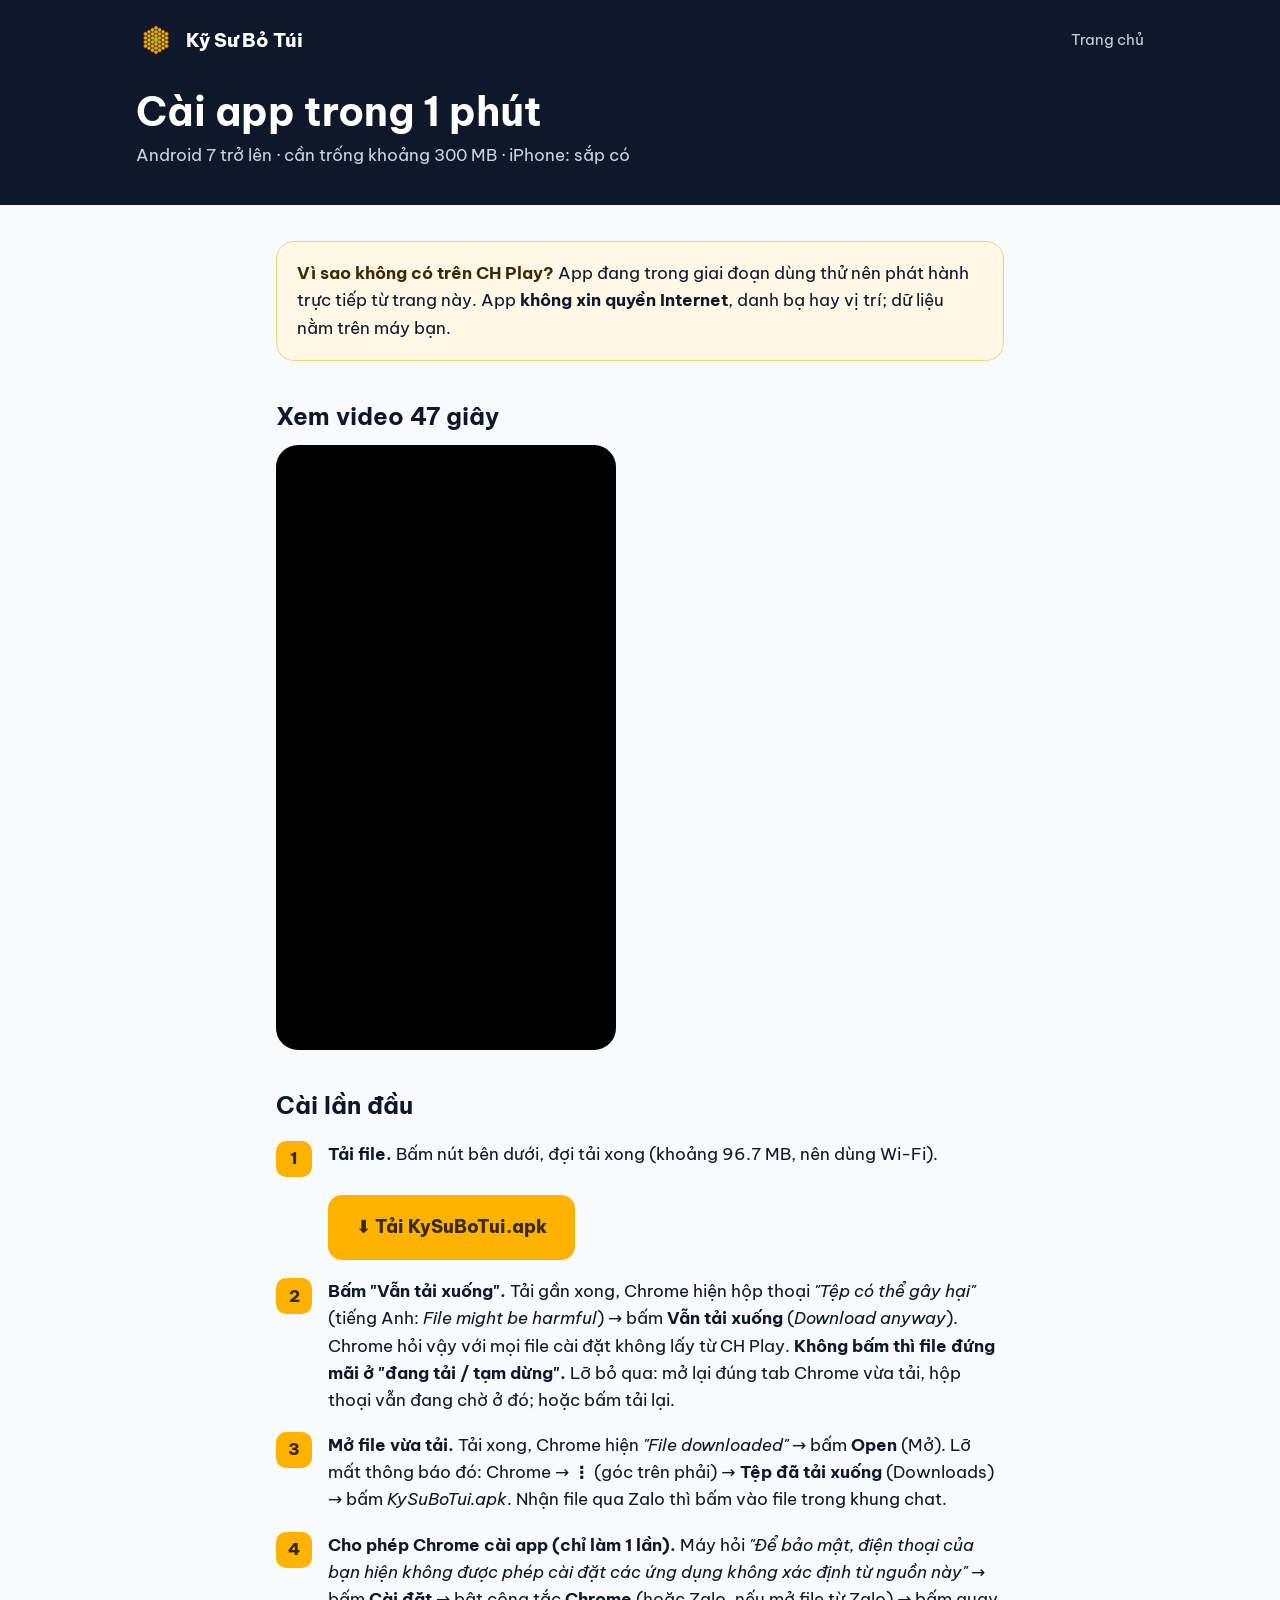
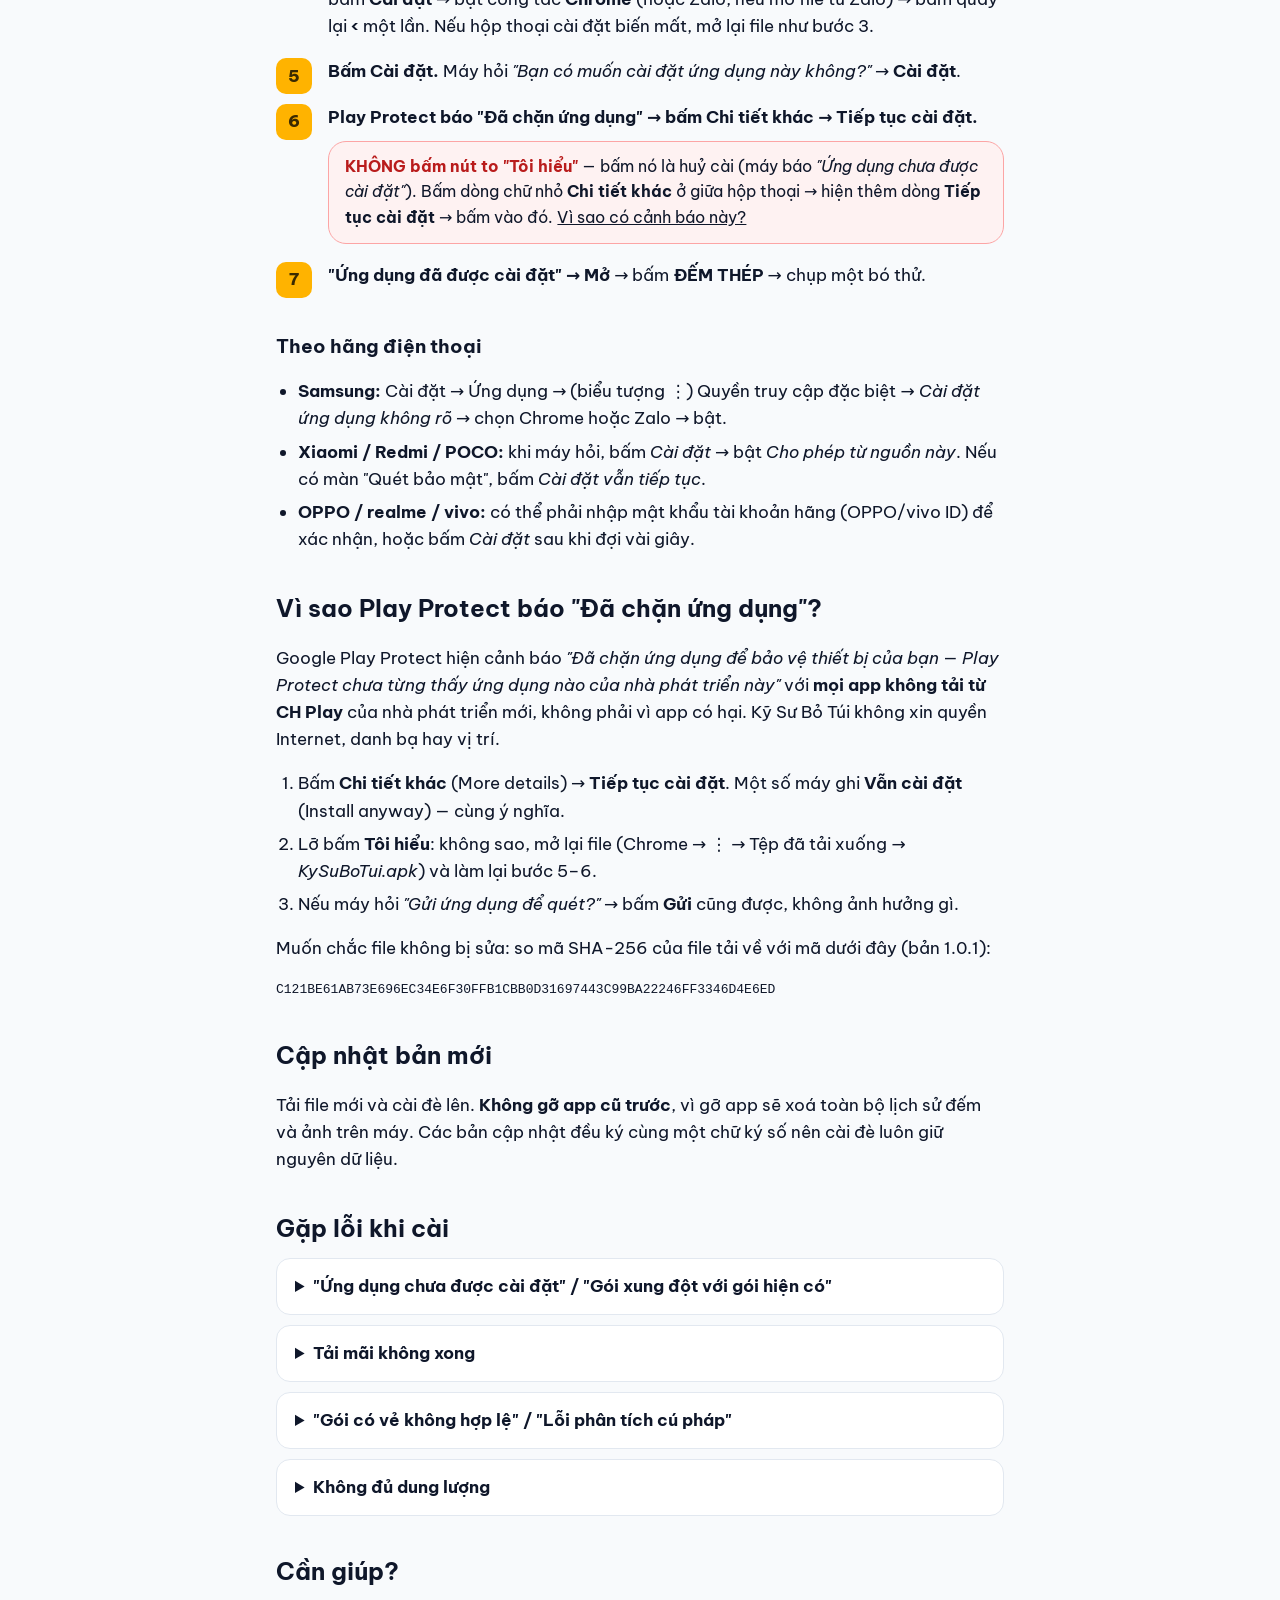
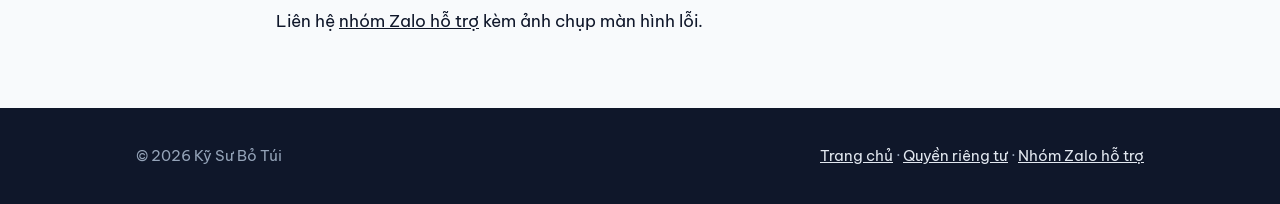
==== commit f8f09fba: "Gan video Shorts 'Cach tai app' vao trang chu + huong dan cai Co-Authored-By: Claude Opus 5.5 <norep" ====
--- a/cai-dat.html
+++ b/cai-dat.html
@@ -27,6 +27,11 @@
 <article>
   <div class="wrap">
     <div class="note"><strong>Vì sao không có trên CH Play?</strong> App đang trong giai đoạn dùng thử nên phát hành trực tiếp từ trang này. App <b>không xin quyền Internet</b>, danh bạ hay vị trí; dữ liệu nằm trên máy bạn.</div>
+
+    <div data-video style="margin-top:28px">
+      <h2>Xem video 47 giây</h2>
+      <div class="video"></div>
+    </div>
 
     <h2>Cài lần đầu</h2>
     <ol class="steps">
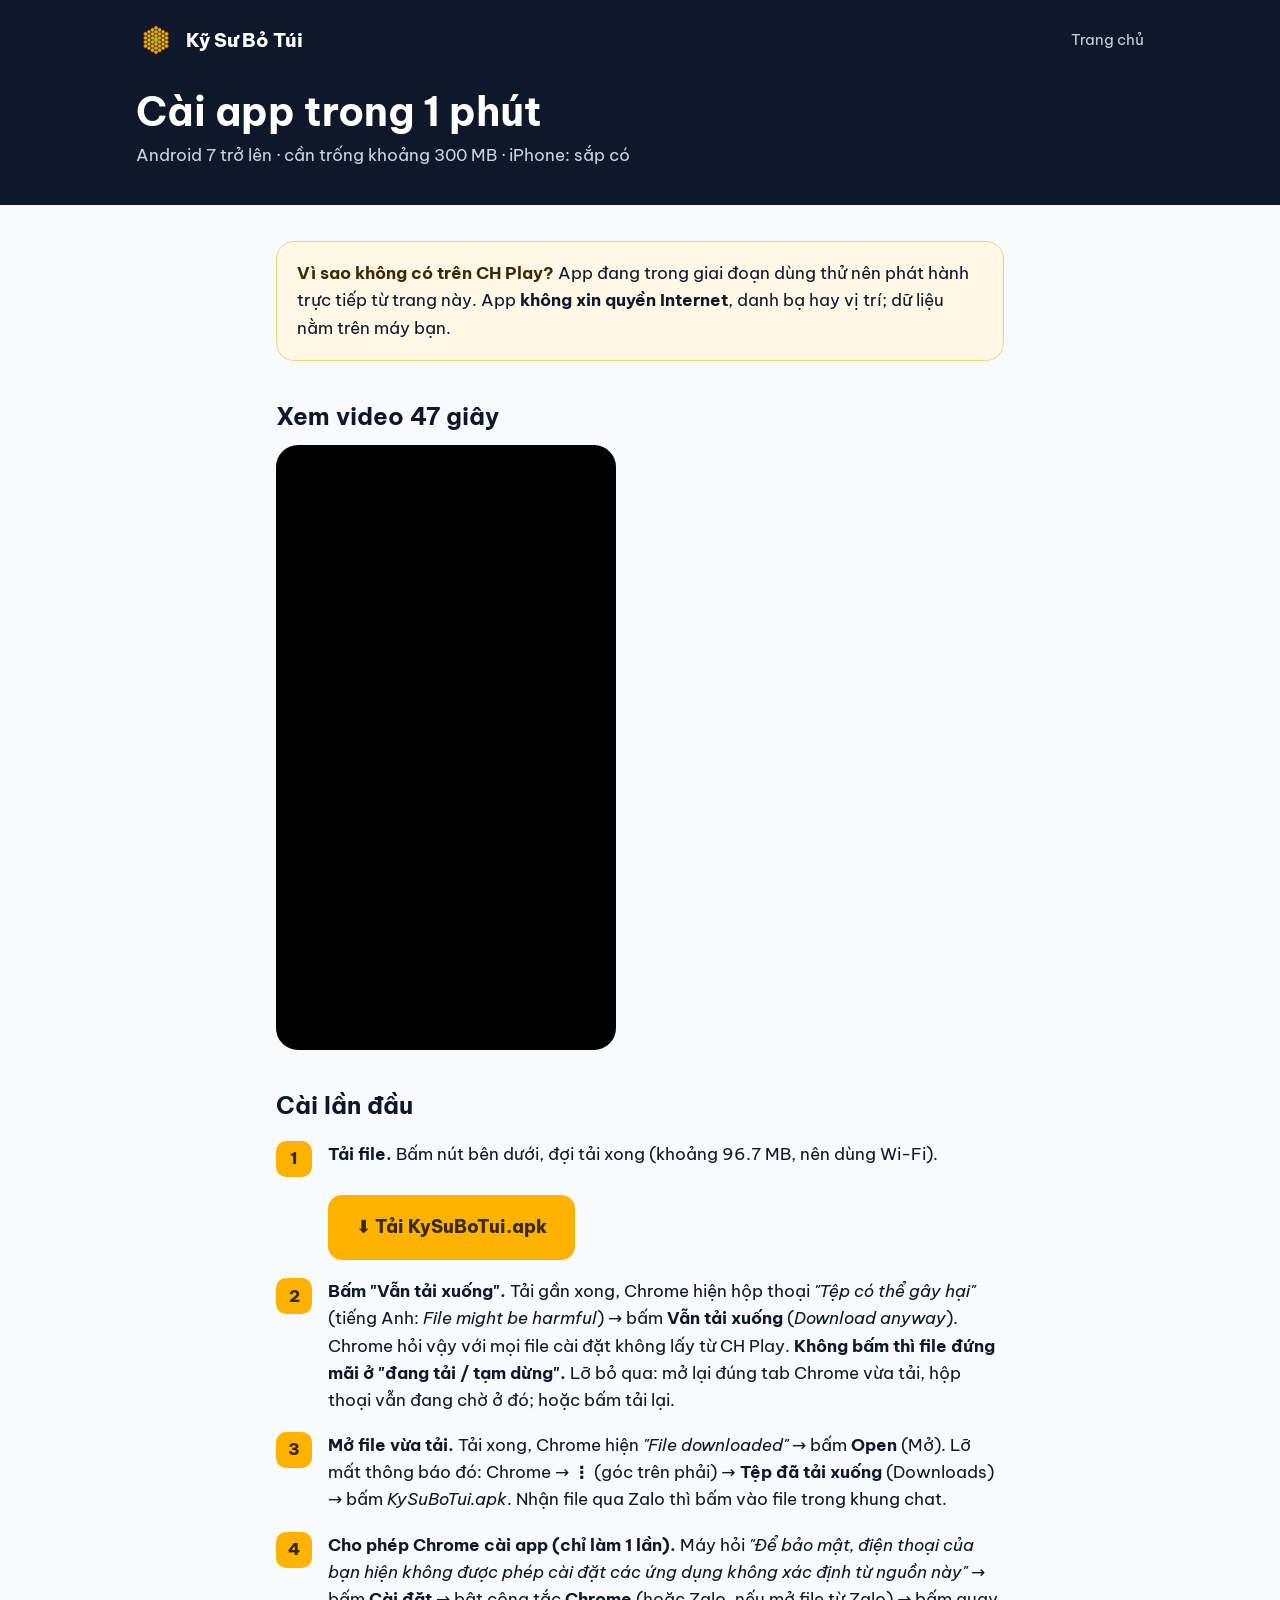
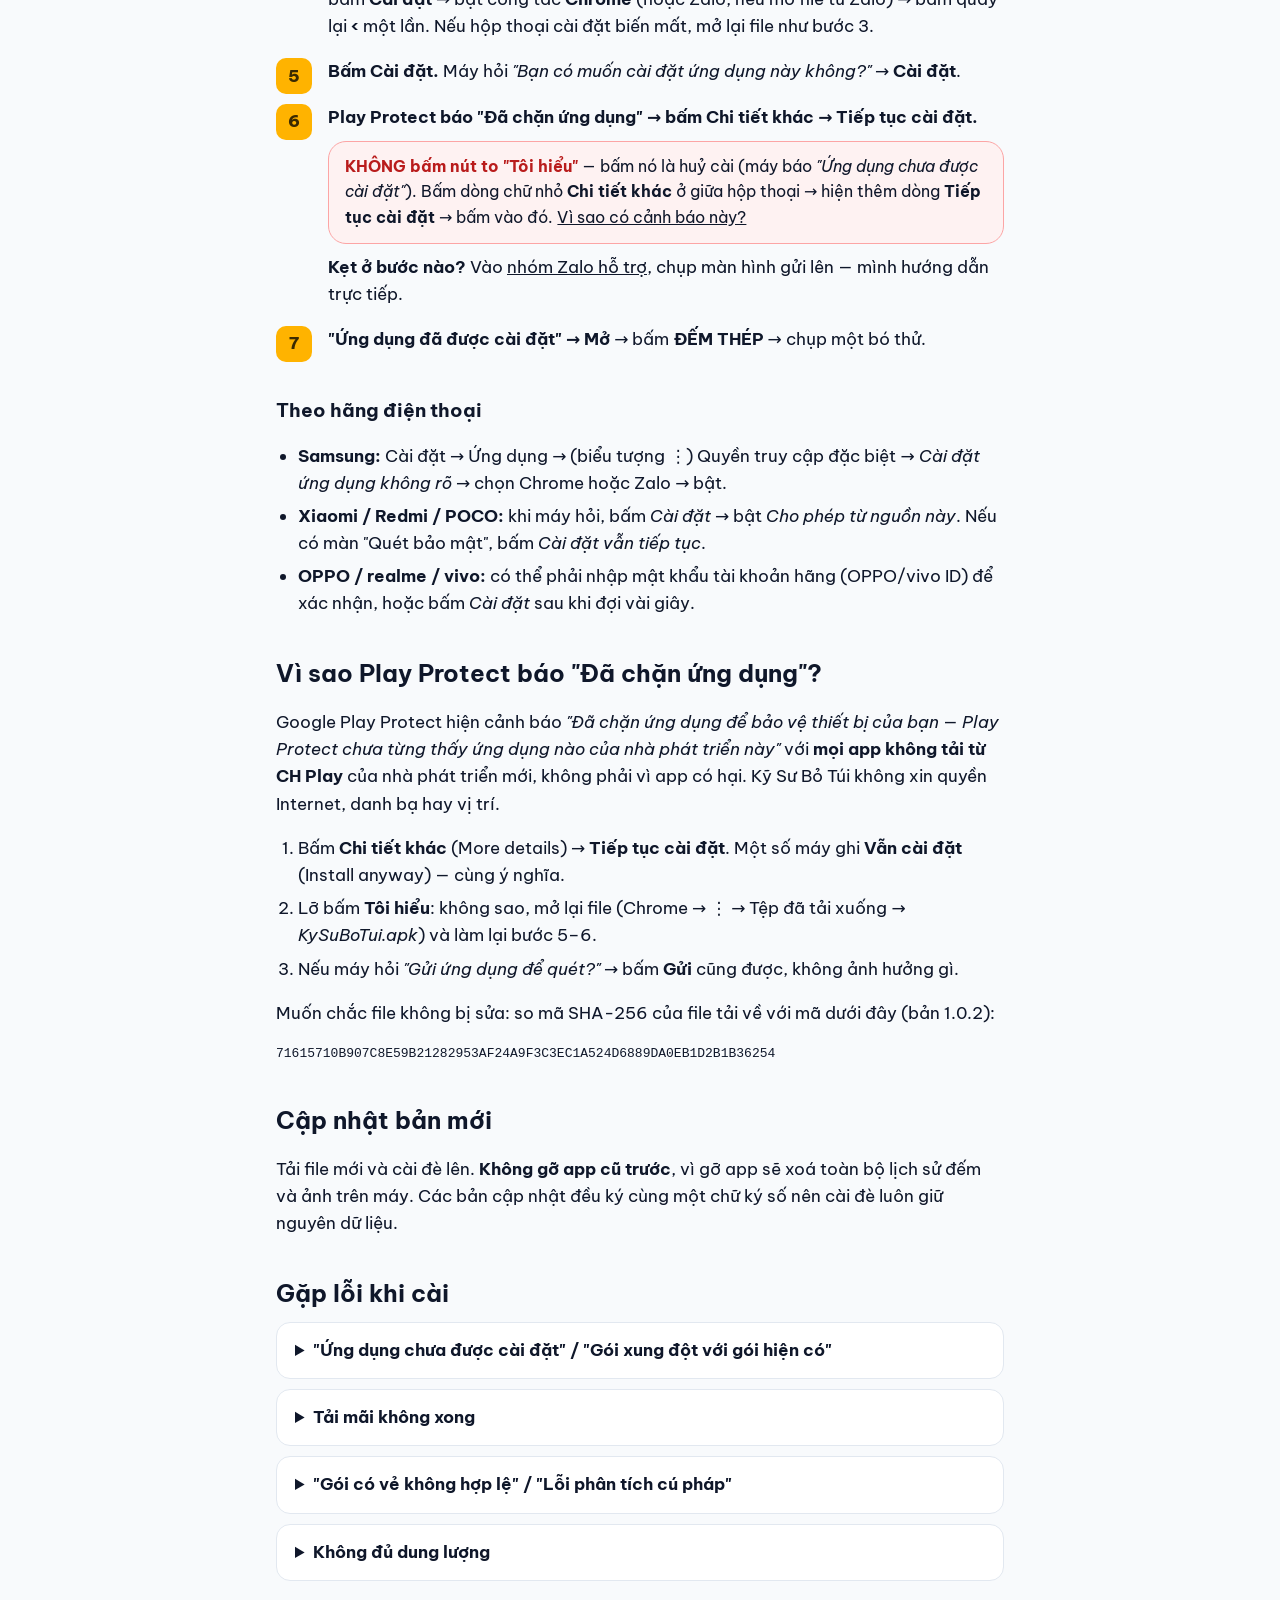
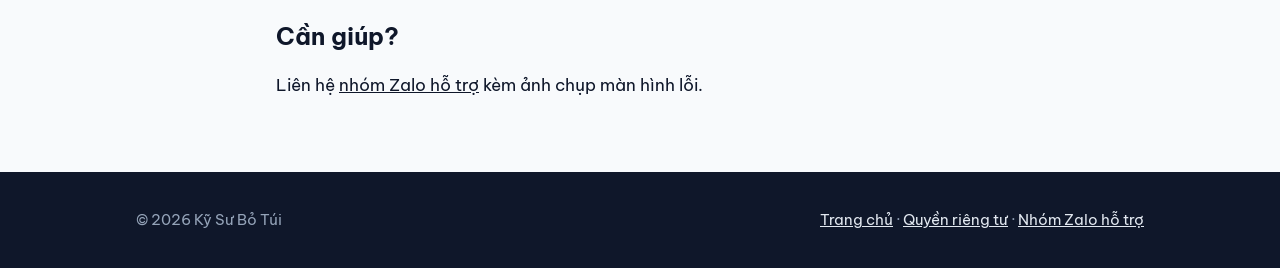
==== commit b8a449de: "Phat hanh 1.0.2: nut Nhom Zalo trong app; huong dan cai them nhac nhom Zalo khi ket Co-Authored-By: " ====
--- a/cai-dat.html
+++ b/cai-dat.html
@@ -41,7 +41,8 @@
       <li><b>Cho phép Chrome cài app (chỉ làm 1 lần).</b> Máy hỏi <i>"Để bảo mật, điện thoại của bạn hiện không được phép cài đặt các ứng dụng không xác định từ nguồn này"</i> → bấm <b>Cài đặt</b> → bật công tắc <b>Chrome</b> (hoặc Zalo, nếu mở file từ Zalo) → bấm quay lại <b>‹</b> một lần. Nếu hộp thoại cài đặt biến mất, mở lại file như bước 3.</li>
       <li><b>Bấm Cài đặt.</b> Máy hỏi <i>"Bạn có muốn cài đặt ứng dụng này không?"</i> → <b>Cài đặt</b>.</li>
       <li><b>Play Protect báo "Đã chặn ứng dụng" → bấm Chi tiết khác → Tiếp tục cài đặt.</b>
-        <div class="note warn"><strong>KHÔNG bấm nút to "Tôi hiểu"</strong> — bấm nó là huỷ cài (máy báo <i>"Ứng dụng chưa được cài đặt"</i>). Bấm dòng chữ nhỏ <b>Chi tiết khác</b> ở giữa hộp thoại → hiện thêm dòng <b>Tiếp tục cài đặt</b> → bấm vào đó. <a href="#play-protect">Vì sao có cảnh báo này?</a></div></li>
+        <div class="note warn"><strong>KHÔNG bấm nút to "Tôi hiểu"</strong> — bấm nó là huỷ cài (máy báo <i>"Ứng dụng chưa được cài đặt"</i>). Bấm dòng chữ nhỏ <b>Chi tiết khác</b> ở giữa hộp thoại → hiện thêm dòng <b>Tiếp tục cài đặt</b> → bấm vào đó. <a href="#play-protect">Vì sao có cảnh báo này?</a></div>
+        <p style="margin:10px 0 0"><b>Kẹt ở bước nào?</b> Vào <a data-zalo></a>, chụp màn hình gửi lên — mình hướng dẫn trực tiếp.</p></li>
       <li><b>"Ứng dụng đã được cài đặt" → Mở</b> → bấm <b>ĐẾM THÉP</b> → chụp một bó thử.</li>
     </ol>
 
